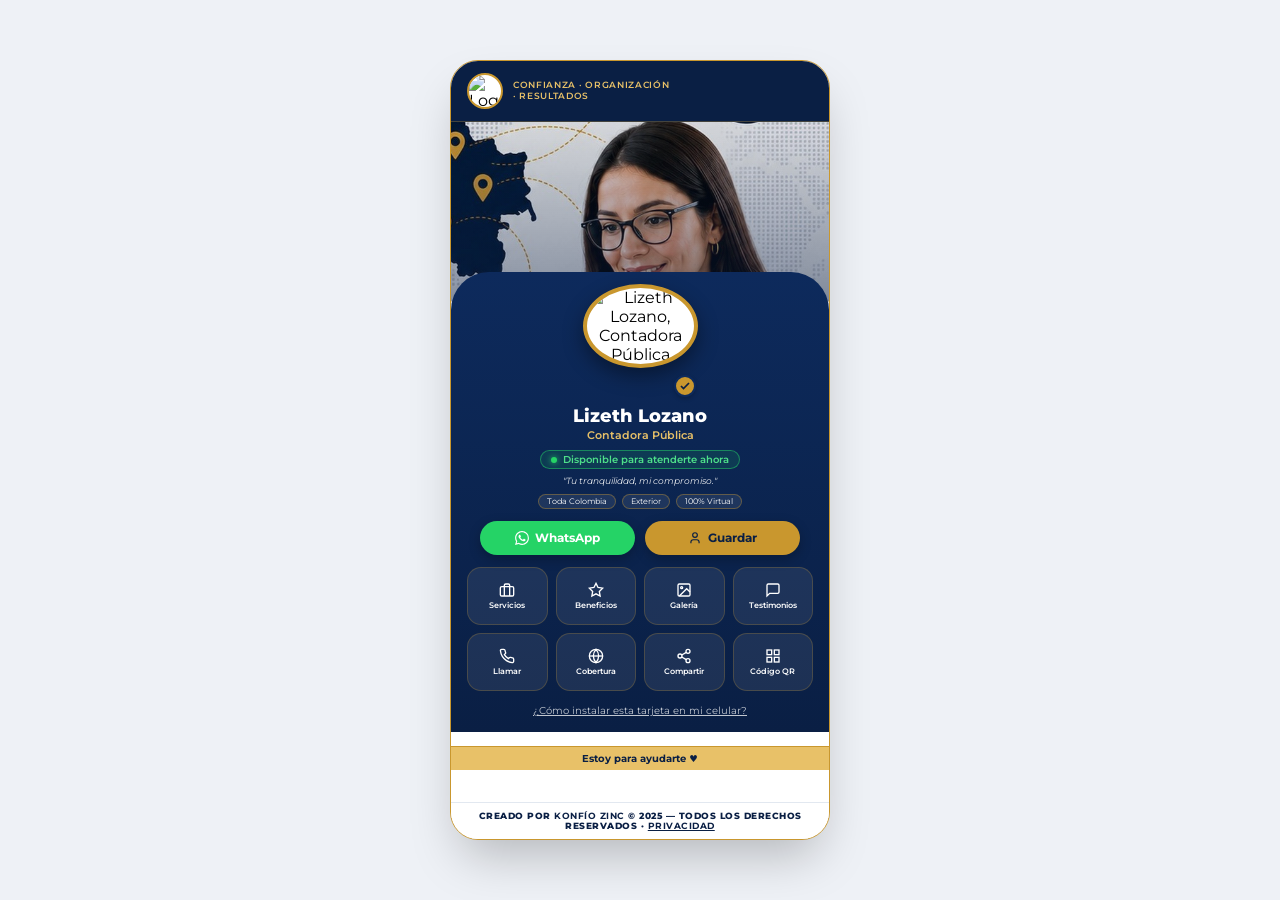
==== index.html @ 982f1ac1 "feat: evento GA4 click_whatsapp (lead) en todos los CTA" ====
<!DOCTYPE html>
<html lang="es">
<head>
    <meta charset="UTF-8">
    <meta name="viewport" content="width=device-width, initial-scale=1.0"/>
    <meta name="theme-color" content="#0A1F44"/>
    <title>Lizeth Lozano | Contadora Pública — Servicios Contables y Tributarios</title>
    <meta name="description" content="Contadora pública con atención 100% virtual en toda Colombia. Declaración de renta, planeación tributaria, certificados de ingresos e inscripción y actualización del RUT.">

    <link rel="canonical" href="https://konfiozinc.github.io/lizeth_lozano/" />
    <meta property="og:type" content="profile" />
    <meta property="og:title" content="Lizeth Lozano | Contadora Pública" />
    <meta property="og:description" content="Declaración de renta, planeación tributaria, RUT y certificados. Atención 100% virtual en toda Colombia." />
    <meta property="og:url" content="https://konfiozinc.github.io/lizeth_lozano/" />
    <meta property="og:image" content="https://konfiozinc.github.io/lizeth_lozano/assets/img/perfil.jpg" />
    <meta property="og:locale" content="es_CO" />
    <meta name="twitter:card" content="summary_large_image" />
    <meta name="twitter:title" content="Lizeth Lozano | Contadora Pública" />
    <meta name="twitter:description" content="Declaración de renta, planeación tributaria, RUT y certificados. Atención 100% virtual." />
    <meta name="twitter:image" content="https://konfiozinc.github.io/lizeth_lozano/assets/img/perfil.jpg" />

    <link rel="manifest" href="manifest.json" />
    <link rel="icon" type="image/png" href="icons/favicon-64.png" />
    <link rel="apple-touch-icon" href="icons/apple-touch-180.png" />

    <script type="application/ld+json">
    {
      "@context": "https://schema.org",
      "@type": "AccountingService",
      "name": "Lizeth Lozano – Contadora Pública",
      "description": "Servicios contables y tributarios: declaración de renta, planeación tributaria, certificados de ingresos e inscripción y actualización del RUT. Atención 100% virtual en toda Colombia.",
      "telephone": "+573125580886",
      "url": "https://konfiozinc.github.io/lizeth_lozano/",
      "image": "https://konfiozinc.github.io/lizeth_lozano/assets/img/perfil.jpg",
      "priceRange": "$$",
      "areaServed": { "@type": "Country", "name": "Colombia" }
    }
    </script>

    <script>
    const GA_ID = 'G-0JKTZNMPWX';
    if (GA_ID && !/^G-XXXX/.test(GA_ID)) {
      const s = document.createElement('script');
      s.async = true;
      s.src = 'https://www.googletagmanager.com/gtag/js?id=' + GA_ID;
      document.head.appendChild(s);
      window.dataLayer = window.dataLayer || [];
      function gtag(){ dataLayer.push(arguments); }
      gtag('js', new Date());
      gtag('config', GA_ID);
    }
    </script>

    <!-- Script de QR dinámico autónomo -->
    <script src="https://cdnjs.cloudflare.com/ajax/libs/qrcodejs/1.0.0/qrcode.min.js"></script>

    <link rel="stylesheet" href="styles.css">
</head>
<body>

    <div class="card-container">
        
        <!-- CONTENEDOR CON SCROLL PARA QUE NUNCA SE CORTE NADA -->
        <div class="card-scroll-wrapper">
            <!-- TOP HEADER -->
            <div class="top-header">
                <img src="assets/img/logo.jpg" onerror="this.onerror=null;this.src='https://placehold.co/100x100/0A1F44/C9972E?text=LL';" alt="Logo Lizeth Lozano" class="brand-logo">
                <span class="brand-mark">Confianza · Organización<br>· Resultados</span>
            </div>

            <!-- BANNER SUPERIOR -->
            <div class="main-bg"></div>

            <!-- SECCIÓN DE CONTENIDO PRINCIPAL -->
            <div class="content-section">
                <!-- Foto de Perfil Original -->
                <div class="profile-container">
                    <img src="assets/img/perfil.jpg" onerror="this.onerror=null;this.src='https://placehold.co/400x400/0A1F44/ffffff?text=Lizeth';" alt="Lizeth Lozano, Contadora Pública" class="profile-pic">
                    <div class="verification-badge">
                        <svg width="12" height="12" viewBox="0 0 24 24" fill="none" stroke="currentColor" stroke-width="3.5"><polyline points="20 6 9 17 4 12"/></svg>
                    </div>
                </div>

                <!-- Nombre y Cargo -->
                <h1 style="font-size: 18px; font-weight: 800; color: #ffffff; margin-top: 6px;">Lizeth Lozano</h1>
                <p style="font-size: 10.5px; font-weight: 600; color: var(--gold-light); margin-top: 2px;">Contadora Pública</p>

                <div class="online-badge">
                    <span class="online-dot"></span>Disponible para atenderte ahora
                </div>

                <p style="font-size: 9px; color: rgba(255,255,255,0.9); margin-top: 6px; font-style: italic; max-width: 280px;">"Tu tranquilidad, mi compromiso."</p>

                <!-- Badges Cobertura -->
                <div style="display: flex; gap: 6px; justify-content: center; flex-wrap: wrap; margin-top: 8px;">
                    <span style="font-size: 7.5px; color: #ffffff; background: rgba(255,255,255,0.08); border: 1px solid rgba(201,151,46,0.4); padding: 2px 8px; border-radius: 12px;">Toda Colombia</span>
                    <span style="font-size: 7.5px; color: #ffffff; background: rgba(255,255,255,0.08); border: 1px solid rgba(201,151,46,0.4); padding: 2px 8px; border-radius: 12px;">Exterior</span>
                    <span style="font-size: 7.5px; color: #ffffff; background: rgba(255,255,255,0.08); border: 1px solid rgba(201,151,46,0.4); padding: 2px 8px; border-radius: 12px;">100% Virtual</span>
                </div>

                <!-- Botones Principales de Acción -->
                <div class="action-row">
                    <a href="https://wa.me/573125580886?text=Hola%20Lizeth%2C%20vi%20tu%20tarjeta%20digital%20y%20quiero%20informaci%C3%B3n%20sobre%20tus%20servicios%20contables%20y%20tributarios." target="_blank" class="action-btn whatsapp-btn">
                        <svg width="14" height="14" viewBox="0 0 24 24" fill="currentColor"><path d="M17.472 14.382c-.297-.149-1.758-.867-2.03-.967-.273-.099-.471-.148-.67.15-.197.297-.767.966-.94 1.164-.173.199-.347.223-.644.075-.297-.15-1.255-.463-2.39-1.475-.883-.788-1.48-1.761-1.653-2.059-.173-.297-.018-.458.13-.606.134-.133.298-.347.446-.52.149-.174.198-.298.298-.497.099-.198.05-.371-.025-.52-.075-.149-.669-1.612-.916-2.207-.242-.579-.487-.5-.669-.51-.173-.008-.371-.01-.57-.01-.198 0-.52.074-.792.372-.272.297-1.04 1.016-1.04 2.479 0 1.462 1.065 2.875 1.213 3.074.149.198 2.096 3.2 5.077 4.487.709.306 1.262.489 1.694.625.712.227 1.36.195 1.871.118.571-.085 1.758-.719 2.006-1.413.248-.694.248-1.289.173-1.413-.074-.124-.272-.198-.57-.347m-5.421 7.403h-.004a9.87 9.87 0 01-5.031-1.378l-.361-.214-3.741.982.998-3.648-.235-.374a9.86 9.86 0 01-1.51-5.26c.001-5.45 4.436-9.884 9.888-9.884 2.64 0 5.122 1.03 6.988 2.898a9.825 9.825 0 012.893 6.994c-.003 5.45-4.437 9.884-9.885 9.884m8.413-18.297A11.815 11.815 0 0012.05 0C5.495 0 .16 5.335.157 11.892c0 2.096.547 4.142 1.588 5.945L.057 24l6.305-1.654a11.882 11.882 0 005.683 1.448h.005c6.554 0 11.89-5.335 11.893-11.893a11.821 11.821 0 00-3.48-8.413Z"/></svg>
                        WhatsApp
                    </a>
                    <button id="btn-vcard" class="action-btn">
                        <svg width="14" height="14" viewBox="0 0 24 24" fill="none" stroke="currentColor" stroke-width="2"><path d="M19 21v-2a4 4 0 0 0-4-4H9a4 4 0 0 0-4 4v2"/><circle cx="12" cy="7" r="4"/></svg>
                        Guardar
                    </button>
                </div>

                <!-- Fila Horizontal de Redes Sociales -->
                <!-- Redes sociales pendientes: se mostrarán al tener enlaces reales (Instagram, LinkedIn, Facebook, YouTube). -->

                <!-- Grilla de Íconos de Accesos Directos -->
                <div class="grid-actions">
                    <button onclick="openModal('modal-services')" class="social-btn" title="Servicios">
                        <svg width="16" height="16" viewBox="0 0 24 24" fill="none" stroke="currentColor" stroke-width="2"><rect x="2" y="7" width="20" height="14" rx="2" ry="2"/><path d="M16 21V5a2 2 0 0 0-2-2h-4a2 2 0 0 0-2 2v16"/></svg>
                        <span class="social-btn-label">Servicios</span>
                    </button>
                    <button onclick="openModal('modal-benefits')" class="social-btn" title="Beneficios">
                        <svg width="16" height="16" viewBox="0 0 24 24" fill="none" stroke="currentColor" stroke-width="2"><polygon points="12 2 15.09 8.26 22 9.27 17 14.14 18.18 21.02 12 17.77 5.82 21.02 7 14.14 2 9.27 8.91 8.26 12 2"/></svg>
                        <span class="social-btn-label">Beneficios</span>
                    </button>
                    <button onclick="openModal('modal-gallery')" class="social-btn" title="Galería">
                        <svg width="16" height="16" viewBox="0 0 24 24" fill="none" stroke="currentColor" stroke-width="2"><rect x="3" y="3" width="18" height="18" rx="2" ry="2"/><circle cx="8.5" cy="8.5" r="1.5"/><polyline points="21 15 16 10 5 21"/></svg>
                        <span class="social-btn-label">Galería</span>
                    </button>
                    <button onclick="openModal('modal-testimonials')" class="social-btn" title="Testimonios">
                        <svg width="16" height="16" viewBox="0 0 24 24" fill="none" stroke="currentColor" stroke-width="2"><path d="M21 15a2 2 0 0 1-2 2H7l-4 4V5a2 2 0 0 1 2-2h14a2 2 0 0 1 2 2z"/></svg>
                        <span class="social-btn-label">Testimonios</span>
                    </button>
                    <a href="tel:+573125580886" class="social-btn" title="Llamar">
                        <svg width="16" height="16" viewBox="0 0 24 24" fill="none" stroke="currentColor" stroke-width="2"><path d="M22 16.92v3a2 2 0 0 1-2.18 2 19.79 19.79 0 0 1-8.63-3.07 19.5 19.5 0 0 1-6-6 19.79 19.79 0 0 1-3.07-8.67A2 2 0 0 1 4.11 2h3a2 2 0 0 1 2 1.72 12.84 12.84 0 0 0 .7 2.81 2 2 0 0 1-.45 2.11L8.09 9.91a16 16 0 0 0 6 6l1.27-1.27a2 2 0 0 1 2.11-.45 12.84 12.84 0 0 0 2.81.7A2 2 0 0 1 22 16.92z"/></svg>
                        <span class="social-btn-label">Llamar</span>
                    </a>
                    <button onclick="openModal('modal-coverage')" class="social-btn" title="Cobertura">
                        <svg width="16" height="16" viewBox="0 0 24 24" fill="none" stroke="currentColor" stroke-width="2"><circle cx="12" cy="12" r="10"/><line x1="2" y1="12" x2="22" y2="12"/><path d="M12 2a15.3 15.3 0 0 1 4 10 15.3 15.3 0 0 1-4 10 15.3 15.3 0 0 1-4-10 15.3 15.3 0 0 1 4-10z"/></svg>
                        <span class="social-btn-label">Cobertura</span>
                    </button>
                    <button id="btn-share" class="social-btn" title="Compartir">
                        <svg width="16" height="16" viewBox="0 0 24 24" fill="none" stroke="currentColor" stroke-width="2"><circle cx="18" cy="5" r="3"/><circle cx="6" cy="12" r="3"/><circle cx="18" cy="19" r="3"/><line x1="8.59" y1="13.51" x2="15.42" y2="17.49"/><line x1="15.41" y1="6.51" x2="8.59" y2="10.49"/></svg>
                        <span class="social-btn-label">Compartir</span>
                    </button>
                    <button onclick="openModal('modal-qr')" class="social-btn" title="Código QR">
                        <svg width="16" height="16" viewBox="0 0 24 24" fill="none" stroke="currentColor" stroke-width="2"><rect x="3" y="3" width="7" height="7"/><rect x="14" y="3" width="7" height="7"/><rect x="3" y="14" width="7" height="7"/><rect x="14" y="14" width="7" height="7"/></svg>
                        <span class="social-btn-label">Código QR</span>
                    </button>
                </div>

                <!-- Botón para instalar PWA -->
                <button onclick="openModal('modal-install')" class="install-link">
                    ¿Cómo instalar esta tarjeta en mi celular?
                </button>
            </div>

            <!-- BANNER INFERIOR -->
            <div class="footer-banner">
                <p>Estoy para ayudarte ♥</p>
            </div>
        </div>

        <!-- PIE DE MARCA KONFÍO ZINC FIJO Y VISIBLE -->
        <div class="brand-footer">
            Creado por <strong style="color: var(--navy);">KONFÍO ZINC</strong> © <span id="anio">2025</span> — Todos los derechos reservados · <a href="privacidad.html" style="color: var(--navy); font-weight:700;">Privacidad</a>
        </div>

        <!-- MODALES -->
        <div id="modal-services" class="modal-overlay" onclick="closeModal('modal-services')">
            <div class="modal-box" onclick="event.stopPropagation()">
                <div class="modal-header">
                    <h2 class="modal-title">Servicios Contables</h2>
                    <button class="modal-close" aria-label="Cerrar" onclick="closeModal('modal-services')">✕</button>
                </div>
                <div style="padding: 12px; overflow-y: auto;">
                    <div class="info-card">
                        <strong style="color: var(--navy);">Declaración de Renta Año 2025</strong>
                        <p style="color: #4b5563; margin-top: 2px;">¡No te preocupes! Nosotros te asesoramos y te acompañamos en tu proceso de manera fácil, segura y garantizada.</p>
                        <p style="color: #9ca3af; margin-top: 6px; font-size: 10px;">#declaracionderenta #impuestos #ágilyfácil</p>
                    </div>
                    <div class="info-card">
                        <strong style="color: var(--navy);">Planeación Tributaria</strong>
                        <p style="color: #4b5563; margin-top: 2px;">Estrategias preventivas para evitar sanciones y pagar lo justo ante la DIAN.</p>
                    </div>
                    <div class="info-card">
                        <strong style="color: var(--navy);">Certificados e Ingresos</strong>
                        <p style="color: #4b5563; margin-top: 2px;">Certificaciones firmadas para créditos, bancos y trámites oficiales.</p>
                    </div>
                    <div class="info-card">
                        <strong style="color: var(--navy);">Inscripción y Actualización RUT</strong>
                        <p style="color: #4b5563; margin-top: 2px;">Gestión rápida para mantener al día tus responsabilidades fiscales.</p>
                    </div>
                </div>
            </div>
        </div>

        <div id="modal-benefits" class="modal-overlay" onclick="closeModal('modal-benefits')">
            <div class="modal-box" onclick="event.stopPropagation()">
                <div class="modal-header">
                    <h2 class="modal-title">¿Por qué elegirme?</h2>
                    <button class="modal-close" aria-label="Cerrar" onclick="closeModal('modal-benefits')">✕</button>
                </div>
                <div style="padding: 12px; overflow-y: auto;">
                    <div class="info-card">
                        <strong style="color: var(--navy);">✔ Atención 100% Virtual</strong>
                        <p style="color: #4b5563; margin-top: 2px;">Trámites sin filas ni desplazamientos desde la comodidad de tu hogar u oficina.</p>
                    </div>
                    <div class="info-card">
                        <strong style="color: var(--navy);">✔ Cero Sanciones</strong>
                        <p style="color: #4b5563; margin-top: 2px;">Revisión rigurosa para garantizar el cumplimiento normativo al 100%.</p>
                    </div>
                    <div class="info-card">
                        <strong style="color: var(--navy);">✔ Transparencia Total</strong>
                        <p style="color: #4b5563; margin-top: 2px;">Explicaciones claras en lenguaje sencillo, sin tecnicismos confusos.</p>
                    </div>
                </div>
            </div>
        </div>

        <div id="modal-gallery" class="modal-overlay" onclick="closeModal('modal-gallery')">
            <div class="modal-box" onclick="event.stopPropagation()">
                <div class="modal-header">
                    <h2 class="modal-title">Galería & Certificaciones</h2>
                    <button class="modal-close" aria-label="Cerrar" onclick="closeModal('modal-gallery')">✕</button>
                </div>
                <div style="padding: 12px; text-align: center;">
                    <div class="carousel-box">
                        <div class="carousel-item active"><img src="assets/img/logo.jpg" onerror="this.onerror=null;this.src='https://placehold.co/400x300/0A1F44/C9972E?text=Asesoria+Contable';" alt="Servicio 1"></div>
                        <div class="carousel-item"><img src="assets/img/perfil.jpg" onerror="this.onerror=null;this.src='https://placehold.co/400x300/0A1F44/C9972E?text=Declaracion+de+Renta';" alt="Servicio 2"></div>
                        <div class="carousel-item"><img src="assets/img/promos/declaracion-renta-2025-1.jpg" alt="Declaración de Renta 2025"></div>
                        <div class="carousel-item"><img src="assets/img/promos/declaracion-renta-2025-2.jpg" alt="Declaración de Renta 2025"></div>
                        <div class="carousel-item"><img src="assets/img/promos/declaracion-renta-2025-3.jpg" alt="Declaración de Renta 2025"></div>
                        <div class="carousel-item"><img src="assets/img/promos/declaracion-renta-2025-4.jpg" alt="Declaración de Renta 2025"></div>
                    </div>
                </div>
            </div>
        </div>

        <div id="modal-testimonials" class="modal-overlay" onclick="closeModal('modal-testimonials')">
            <div class="modal-box" onclick="event.stopPropagation()">
                <div class="modal-header">
                    <h2 class="modal-title">Testimonios</h2>
                    <button class="modal-close" aria-label="Cerrar" onclick="closeModal('modal-testimonials')">✕</button>
                </div>
                <div style="padding: 12px; overflow-y: auto;">
                    <div class="info-card">
                        <p style="color: #374151; font-style: italic;">"Excelente profesional. Me ayudó a presentar mi declaración de renta a tiempo y sin complicaciones."</p>
                        <strong style="color: var(--navy); font-size: 10px; display: block; margin-top: 4px;">— Carlos M., Independiente</strong>
                    </div>
                    <div class="info-card">
                        <p style="color: #374151; font-style: italic;">"Súper recomendada. La atención virtual es rapidísima y muy confiable."</p>
                        <strong style="color: var(--navy); font-size: 10px; display: block; margin-top: 4px;">— Andrea R., Emprendedora</strong>
                    </div>
                </div>
            </div>
        </div>

        <div id="modal-coverage" class="modal-overlay" onclick="closeModal('modal-coverage')">
            <div class="modal-box" onclick="event.stopPropagation()">
                <div class="modal-header">
                    <h2 class="modal-title">Cobertura Nacional</h2>
                    <button class="modal-close" aria-label="Cerrar" onclick="closeModal('modal-coverage')">✕</button>
                </div>
                <div style="padding: 16px; font-size: 11px; text-align: center; color: #374151;">
                    <p style="margin-bottom: 8px;"><strong>Atención 100% remota y digital:</strong></p>
                    <p>🇨🇴 Toda Colombia (Bogotá, Medellín, Cali, Barranquilla, Bucaramanga, etc.)</p>
                    <p style="margin-top: 6px;">🌎 Colombianos residentes en el exterior que deban declarar en Colombia.</p>
                </div>
            </div>
        </div>

        <div id="modal-qr" class="modal-overlay" onclick="closeModal('modal-qr')">
            <div class="modal-box" onclick="event.stopPropagation()" style="text-align: center; padding: 16px;">
                <div class="modal-header" style="margin: -16px -16px 16px -16px;">
                    <h2 class="modal-title">Escanea para Compartir</h2>
                    <button class="modal-close" aria-label="Cerrar" onclick="closeModal('modal-qr')">✕</button>
                </div>
                <div id="qrcode" style="display: flex; justify-content: center; background: white; padding: 10px; border-radius: 12px; width: fit-content; margin: 10px auto; border: 2px solid var(--gold);"></div>
                <p style="font-size: 10px; color: #64748b;">Escanea el código QR para abrir la tarjeta en otro dispositivo.</p><button id="btn-copiar" style="margin-top:10px; background:var(--navy); color:#fff; border:none; padding:10px 18px; border-radius:20px; font-weight:700; cursor:pointer;">🔗 Copiar enlace</button>
            </div>
        </div>

        <div id="modal-install" class="modal-overlay" onclick="closeModal('modal-install')">
            <div class="modal-box" onclick="event.stopPropagation()">
                <div class="modal-header">
                    <h2 class="modal-title">¿Cómo instalar en mi celular?</h2>
                    <button class="modal-close" aria-label="Cerrar" onclick="closeModal('modal-install')">✕</button>
                </div>
                <div style="padding: 16px; font-size: 11px; color: #334155; line-height: 1.5; text-align: left;">
                    <strong style="color: var(--navy);">📱 Para iPhone (Safari):</strong><br/>
                    1. Toca el ícono Compartir en Safari.<br/>
                    2. Selecciona "Agregar a la pantalla de inicio".<br/><br/>
                    <strong style="color: var(--navy);">🤖 Para Android (Chrome):</strong><br/>
                    1. Toca los tres puntos en Chrome.<br/>
                    2. Selecciona "Agregar a la pantalla principal".
                </div>
            </div>
        </div>

        <div id="toast" class="toast">Enlace copiado al portapapeles</div>

    </div>

    
<script src="scripts.js"></script>

<script>
/* GA4 · conversión "lead": clic en WhatsApp */
(function(){
  function track(etiqueta){
    try { if (typeof gtag === 'function') { gtag('event','click_whatsapp',{event_category:'lead',event_label:etiqueta||'whatsapp',transport_type:'beacon'}); } } catch(e){}
  }
  document.addEventListener('click', function(e){
    var el = e.target && e.target.closest ? e.target.closest('a[href*="wa.me"],a[href*="api.whatsapp.com"],a[href*="whatsapp.com/send"],[data-action="whatsapp"]') : null;
    if (!el) return;
    var lbl = el.id || (el.textContent||'').trim().slice(0,40) || 'whatsapp';
    track(lbl);
  }, true);
})();
</script>
</body>
</html>
---- styles.css ----
@import url('https://fonts.googleapis.com/css2?family=Montserrat:wght@400;500;600;700;800&display=swap');
        
        :root {
            --navy: #0A1F44;
            --navy-2: #123166;
            --navy-3: #0d2a5c;
            --gold: #C9972E;
            --gold-light: #E8C168;
            --ivory: #FAF7EF;
        }

        * { font-family: 'Montserrat', system-ui, -apple-system, sans-serif; box-sizing: border-box; margin: 0; padding: 0; user-select: none; }
        body { 
            background: #eef1f6; 
            display: flex; 
            justify-content: center; 
            align-items: center; 
            min-height: 100vh; 
            padding: 10px; 
        }

        /* Chasis Fijo Móvil con el tamaño y proporciones originales exactas */
        .card-container {
            width: 100%;
            max-width: 380px;
            height: 100vh;
            max-height: 780px;
            background: #ffffff;
            border-radius: 28px;
            overflow: hidden;
            position: relative;
            box-shadow: 0 25px 50px -12px rgba(0, 0, 0, 0.25);
            border: 1px solid var(--gold);
            display: flex;
            flex-direction: column;
        }

        /* Contenedor con Scroll Suave para Todo el Contenido */
        .card-scroll-wrapper {
            flex-grow: 1;
            overflow-y: auto;
            display: flex;
            flex-direction: column;
        }
        .card-scroll-wrapper::-webkit-scrollbar { width: 4px; }
        .card-scroll-wrapper::-webkit-scrollbar-thumb { background: rgba(201,151,46,0.3); border-radius: 4px; }

        /* Encabezado Superior Marca */
        .top-header {
            position: relative;
            z-index: 5;
            display: flex;
            align-items: center;
            gap: 10px;
            padding: 12px 16px;
            background: var(--navy);
            border-bottom: 1px solid rgba(201, 151, 46, 0.3);
            flex-shrink: 0;
        }
        .brand-logo {
            width: 36px; height: 36px;
            border-radius: 50%;
            border: 2px solid var(--gold);
            object-fit: cover;
            background: #ffffff;
            flex-shrink: 0;
        }
        .brand-mark {
            color: var(--gold-light);
            font-size: 8.5px;
            line-height: 1.3;
            letter-spacing: .08em;
            text-transform: uppercase;
            font-weight: 600;
        }

        /* Banner Gradiente Original */
        .main-bg {
            height: 180px;
            background: linear-gradient(180deg, rgba(10, 31, 68, 0.10), rgba(10, 31, 68, 0.45)), url('assets/img/portada.jpg') center 25% / cover no-repeat;
            position: relative;
            flex-shrink: 0;
            border-bottom: 1px solid rgba(201, 151, 46, 0.3);
        }

        /* Sección de Contenido Principal Original y Elegante */
        .content-section {
            background: linear-gradient(180deg, var(--navy-3) 0%, var(--navy) 100%);
            margin-top: -30px;
            border-top-left-radius: 38px;
            border-top-right-radius: 38px;
            position: relative;
            padding: 0 16px 16px 16px;
            display: flex;
            flex-direction: column;
            align-items: center;
            text-align: center;
        }

        /* Contenedor de Foto de Perfil Original */
        .profile-container {
            position: relative;
            width: 115px;
            height: 115px;
            margin-top: 12px;
            flex-shrink: 0;
        }

        .profile-pic {
            width: 100%;
            height: 100%;
            border-radius: 50%;
            object-fit: cover;
            object-position: top center;
            border: 4px solid var(--gold);
            box-shadow: 0 8px 20px rgba(0,0,0,0.4);
            background: #ffffff;
            position: relative;
            z-index: 2;
        }

        .verification-badge {
            position: absolute;
            bottom: 2px;
            right: 2px;
            background-color: var(--gold);
            color: var(--navy);
            width: 22px;
            height: 22px;
            border-radius: 50%;
            display: flex;
            align-items: center;
            justify-content: center;
            border: 2px solid var(--navy-3);
            box-shadow: 0 2px 4px rgba(0,0,0,0.2);
            z-index: 3;
        }

        .online-badge {
            display: inline-flex;
            align-items: center;
            gap: 6px;
            background: rgba(37, 211, 102, 0.12);
            border: 1px solid rgba(37, 211, 102, 0.5);
            color: #4ee08a;
            font-size: 9.5px;
            font-weight: 600;
            padding: 3px 10px;
            border-radius: 999px;
            margin-top: 8px;
        }
        .online-dot {
            width: 6px; height: 6px; border-radius: 50%;
            background: #25D366;
            box-shadow: 0 0 6px #25D366;
        }

        /* Botones Principales de Acción Originales */
        .action-row {
            display: flex;
            gap: 10px;
            width: 100%;
            max-width: 320px;
            margin-top: 12px;
        }

        .action-btn {
            background-color: var(--gold);
            color: var(--navy);
            border: none;
            padding: 10px 14px;
            border-radius: 9999px;
            font-size: 11.5px;
            font-weight: 700;
            display: flex;
            align-items: center;
            justify-content: center;
            gap: 6px;
            text-decoration: none;
            cursor: pointer;
            flex: 1;
            box-shadow: 0 4px 12px rgba(0, 0, 0, 0.25);
            transition: transform 0.15s;
        }
        .action-btn:active { transform: scale(0.96); }
        .action-btn.whatsapp-btn { background-color: #25D366; color: #ffffff; }

        /* Redes Sociales Horizontal Originales */
        .social-icons-row {
            display: flex;
            justify-content: center;
            gap: 12px;
            margin-top: 12px;
        }
        .social-icons-row a {
            display: inline-flex;
            align-items: center;
            justify-content: center;
            width: 34px;
            height: 34px;
            border-radius: 50%;
            background: rgba(255,255,255,0.08);
            border: 1px solid rgba(201,151,46,0.3);
            color: var(--gold-light);
            transition: transform 0.15s, background 0.2s;
            text-decoration: none;
        }
        .social-icons-row a:active { transform: scale(0.9); background: var(--gold); color: var(--navy); }

        /* Grilla de Íconos de Accesos Original */
        .grid-actions {
            display: grid;
            grid-template-columns: repeat(4, 1fr);
            gap: 8px;
            width: 100%;
            margin-top: 12px;
        }

        .social-btn {
            background-color: rgba(255, 255, 255, 0.08);
            color: #ffffff;
            border-radius: 14px;
            padding: 6px 2px;
            display: flex;
            flex-direction: column;
            align-items: center;
            justify-content: center;
            text-decoration: none;
            cursor: pointer;
            border: 1px solid rgba(201,151,46,0.25);
            height: 58px;
            transition: transform 0.15s, background 0.2s;
        }
        .social-btn:active { transform: scale(0.92); background-color: rgba(201,151,46,0.2); }

        .social-btn-label {
            font-size: 8px;
            font-weight: 600;
            margin-top: 3px;
            text-align: center;
            line-height: 1.1;
        }

        .install-link {
            color: rgba(255, 255, 255, 0.75);
            font-size: 9.5px;
            margin-top: 14px;
            cursor: pointer;
            text-decoration: underline;
            border: none;
            background: none;
        }

        /* Banner Inferior Original */
        .footer-banner {
            background-color: var(--gold-light);
            color: var(--navy);
            text-align: center;
            padding: 6px;
            font-size: 9.5px;
            font-weight: 700;
            flex-shrink: 0;
            border-top: 1px solid var(--gold);
            margin-top: 14px;
        }

        /* Pie de Marca Fijo Asegurado en la Base */
        .brand-footer {
            background: #ffffff;
            color: var(--navy);
            font-size: 8.5px;
            text-align: center;
            padding: 8px 4px;
            font-weight: 800;
            letter-spacing: 0.5px;
            border-top: 1px solid #e2e8f0;
            text-transform: uppercase;
            flex-shrink: 0;
        }

        /* Modales */
        .modal-overlay {
            position: absolute;
            inset: 0;
            background: rgba(6, 15, 33, 0.75);
            backdrop-filter: blur(5px);
            z-index: 50;
            display: none;
            align-items: center;
            justify-content: center;
            padding: 14px;
        }
        .modal-overlay.active { display: flex; }
        
        .modal-box {
            background: #ffffff;
            border: 3px solid var(--gold-light);
            border-radius: 20px;
            width: 100%;
            max-height: 85vh;
            overflow: hidden;
            display: flex;
            flex-direction: column;
            color: #333333;
            position: relative;
        }

        .modal-header {
            padding: 12px 16px;
            display: flex;
            justify-content: space-between;
            align-items: center;
            border-bottom: 1px solid #f0f4f8;
            background: #ffffff;
            position: relative;
        }

        .modal-title {
            font-size: 14px;
            font-weight: 700;
            color: var(--navy);
            text-align: center;
            width: 100%;
        }

        .modal-close {
            background: #f0f4f8;
            border: none;
            color: var(--navy);
            width: 26px;
            height: 26px;
            border-radius: 50%;
            font-size: 14px;
            font-weight: 800;
            cursor: pointer;
            display: flex;
            align-items: center;
            justify-content: center;
            position: absolute;
            right: 12px;
            top: 12px;
        }

        .carousel-box {
            position: relative;
            width: 100%;
            height: 320px;
            border-radius: 12px;
            overflow: hidden;
            background: #f1f5f9;
        }
        .carousel-item {
            position: absolute;
            inset: 0;
            opacity: 0;
            transition: opacity 0.5s ease-in-out;
            display: flex;
            align-items: center;
            justify-content: center;
            padding: 8px;
        }
        .carousel-item.active { opacity: 1; }
        .carousel-item img { width: 100%; height: 100%; object-fit: contain; }

        .info-card {
            background: #FAF7EF;
            border-left: 3px solid var(--gold);
            border-radius: 8px;
            padding: 10px;
            margin-bottom: 8px;
            font-size: 11px;
            line-height: 1.4;
            text-align: left;
        }

        .toast {
            position: absolute;
            bottom: 50px;
            left: 50%;
            transform: translateX(-50%) translateY(20px);
            background: var(--navy);
            color: #ffffff;
            border: 1px solid var(--gold-light);
            padding: 6px 16px;
            border-radius: 20px;
            font-size: 10px;
            font-weight: 700;
            display: none;
            z-index: 60;
        }
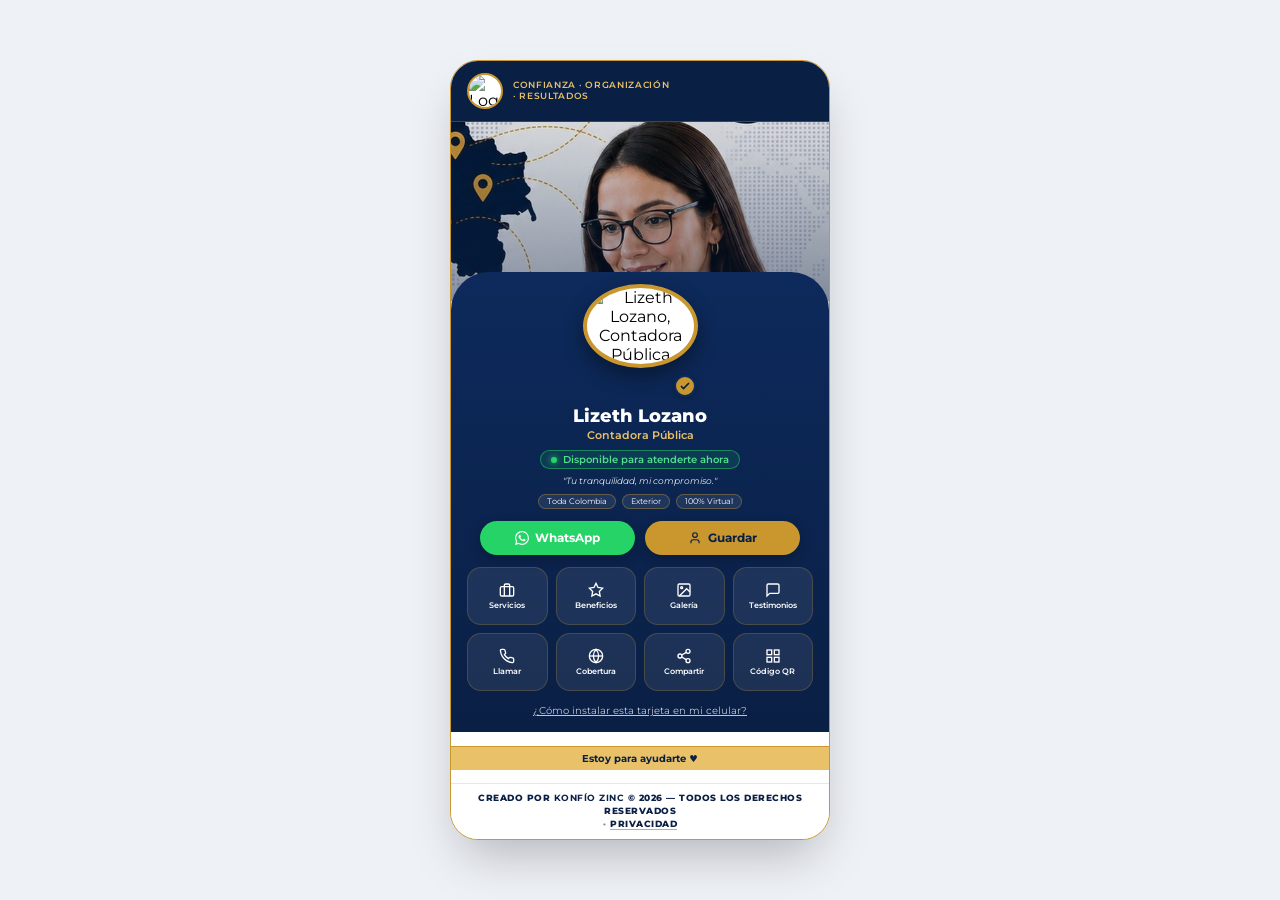
==== commit 422818f3: "fix(tarjeta): pie de marca centrado sin saltos, QR con respaldo, vCard con ADR correcto y compartir " ====
--- a/index.html
+++ b/index.html
@@ -5,7 +5,7 @@
     <meta name="viewport" content="width=device-width, initial-scale=1.0"/>
     <meta name="theme-color" content="#0A1F44"/>
     <title>Lizeth Lozano | Contadora Pública — Servicios Contables y Tributarios</title>
-    <meta name="description" content="Contadora pública con atención 100% virtual en toda Colombia. Declaración de renta, planeación tributaria, certificados de ingresos e inscripción y actualización del RUT.">
+    <meta name="description" content="Contadora pública con atención 100% virtual en toda Colombia. Declaración de renta, planeación tributaria, certificados de ingresos e inscripción y actualizaci…">
 
     <link rel="canonical" href="https://konfiozinc.github.io/lizeth_lozano/" />
     <meta property="og:type" content="profile" />
@@ -14,7 +14,7 @@
     <meta property="og:url" content="https://konfiozinc.github.io/lizeth_lozano/" />
     <meta property="og:image" content="https://konfiozinc.github.io/lizeth_lozano/assets/img/perfil.jpg" />
     <meta property="og:locale" content="es_CO" />
-    <meta name="twitter:card" content="summary_large_image" />
+    <meta name="twitter:card" content="summary" />
     <meta name="twitter:title" content="Lizeth Lozano | Contadora Pública" />
     <meta name="twitter:description" content="Declaración de renta, planeación tributaria, RUT y certificados. Atención 100% virtual." />
     <meta name="twitter:image" content="https://konfiozinc.github.io/lizeth_lozano/assets/img/perfil.jpg" />
@@ -55,6 +55,10 @@
     <script src="https://cdnjs.cloudflare.com/ajax/libs/qrcodejs/1.0.0/qrcode.min.js"></script>
 
     <link rel="stylesheet" href="styles.css">
+    <meta property="og:site_name" content="KONFÍO ZINC">
+    <link rel="icon" type="image/svg+xml" href="favicon.svg">
+    <meta property="og:image:width" content="600">
+    <meta property="og:image:height" content="600">
 </head>
 <body>
 
@@ -162,8 +166,12 @@
         </div>
 
         <!-- PIE DE MARCA KONFÍO ZINC FIJO Y VISIBLE -->
+        <!-- KZ-QA-012 · antes era un texto corrido: al no caber en una línea, «Privacidad» saltaba
+             sola a una segunda línea desalineada. Ahora el texto y el enlace son piezas separadas
+             dentro de un flex que centra y que nunca parte «· Privacidad» por la mitad. -->
         <div class="brand-footer">
-            Creado por <strong style="color: var(--navy);">KONFÍO ZINC</strong> © <span id="anio">2025</span> — Todos los derechos reservados · <a href="privacidad.html" style="color: var(--navy); font-weight:700;">Privacidad</a>
+            <span class="brand-footer__texto">Creado por <strong>KONFÍO ZINC</strong> © <span id="anio">2025</span> — Todos los derechos reservados</span>
+            <span class="brand-footer__fin"><span class="brand-footer__sep" aria-hidden="true">·</span> <a class="brand-footer__link" href="privacidad.html">Privacidad</a></span>
         </div>
 
         <!-- MODALES -->
@@ -306,17 +314,25 @@
 <script src="scripts.js"></script>
 
 <script>
-/* GA4 · conversión "lead": clic en WhatsApp */
+/* KZ · conversiones: GA4 + Firestore (lead / venta potencial) */
 (function(){
-  function track(etiqueta){
-    try { if (typeof gtag === 'function') { gtag('event','click_whatsapp',{event_category:'lead',event_label:etiqueta||'whatsapp',transport_type:'beacon'}); } } catch(e){}
+  var PROYECTO='konfio-zinc', API_KEY='AIzaSyDbwAk9APwP2SeaEfWxeQG_bdL9eatciEA';
+  var TARJETA=(location.pathname.split('/').filter(Boolean)[0]||'kz');
+  function kz(evento, etiqueta){
+    try { if (typeof gtag === 'function') { gtag('event',evento,{event_category:'lead',event_label:etiqueta||'',transport_type:'beacon'}); } } catch(e){}
+    try {
+      var url='https://firestore.googleapis.com/v1/projects/'+PROYECTO+'/databases/(default)/documents/eventos?key='+API_KEY;
+      var body={fields:{tarjeta:{stringValue:TARJETA},evento:{stringValue:evento},etiqueta:{stringValue:etiqueta||''},pagina:{stringValue:location.href},ts:{timestampValue:new Date().toISOString()}}};
+      fetch(url,{method:'POST',headers:{'Content-Type':'application/json'},body:JSON.stringify(body)}).catch(function(){});
+    } catch(e){}
   }
   document.addEventListener('click', function(e){
-    var el = e.target && e.target.closest ? e.target.closest('a[href*="wa.me"],a[href*="api.whatsapp.com"],a[href*="whatsapp.com/send"],[data-action="whatsapp"]') : null;
-    if (!el) return;
-    var lbl = el.id || (el.textContent||'').trim().slice(0,40) || 'whatsapp';
-    track(lbl);
+    var el=e.target&&e.target.closest?e.target.closest('a[href*="wa.me"],a[href*="api.whatsapp.com"],a[href*="whatsapp.com/send"],[data-action="whatsapp"]'):null;
+    if(!el) return;
+    var lbl=el.id||(el.textContent||'').trim().slice(0,40)||'whatsapp';
+    kz('click_whatsapp',lbl);
   }, true);
+  window.kzTrack=kz;
 })();
 </script>
 </body>
--- a/styles.css
+++ b/styles.css
@@ -265,18 +265,41 @@
         }
 
         /* Pie de Marca Fijo Asegurado en la Base */
+        /* KZ-QA-012 · el pie se partía mal: «PRIVACIDAD» caía a una segunda línea desalineada.
+           Ahora es un flex centrado con dos piezas (texto / marca + enlace) y «· PRIVACIDAD»
+           no se rompe nunca a mitad de palabra. */
         .brand-footer {
             background: #ffffff;
             color: var(--navy);
             font-size: 8.5px;
-            text-align: center;
-            padding: 8px 4px;
+            padding: 8px 10px;
             font-weight: 800;
             letter-spacing: 0.5px;
             border-top: 1px solid #e2e8f0;
             text-transform: uppercase;
             flex-shrink: 0;
-        }
+            display: flex;
+            flex-wrap: wrap;
+            align-items: center;
+            justify-content: center;
+            gap: 1px 6px;
+            text-align: center;
+            line-height: 1.5;
+        }
+        .brand-footer strong { color: var(--navy); }
+        .brand-footer__texto { white-space: normal; }
+        .brand-footer__fin { white-space: nowrap; }
+        .brand-footer__sep { opacity: 0.55; }
+        .brand-footer__link {
+            color: var(--navy);
+            font-weight: 800;
+            text-decoration: none;
+            white-space: nowrap;
+            border-bottom: 1px solid rgba(10, 31, 68, 0.35);
+        }
+        .brand-footer__link:hover,
+        .brand-footer__link:focus-visible { border-bottom-color: var(--navy); }
+        .brand-footer__link:focus-visible { outline: 2px solid var(--gold); outline-offset: 2px; }
 
         /* Modales */
         .modal-overlay {
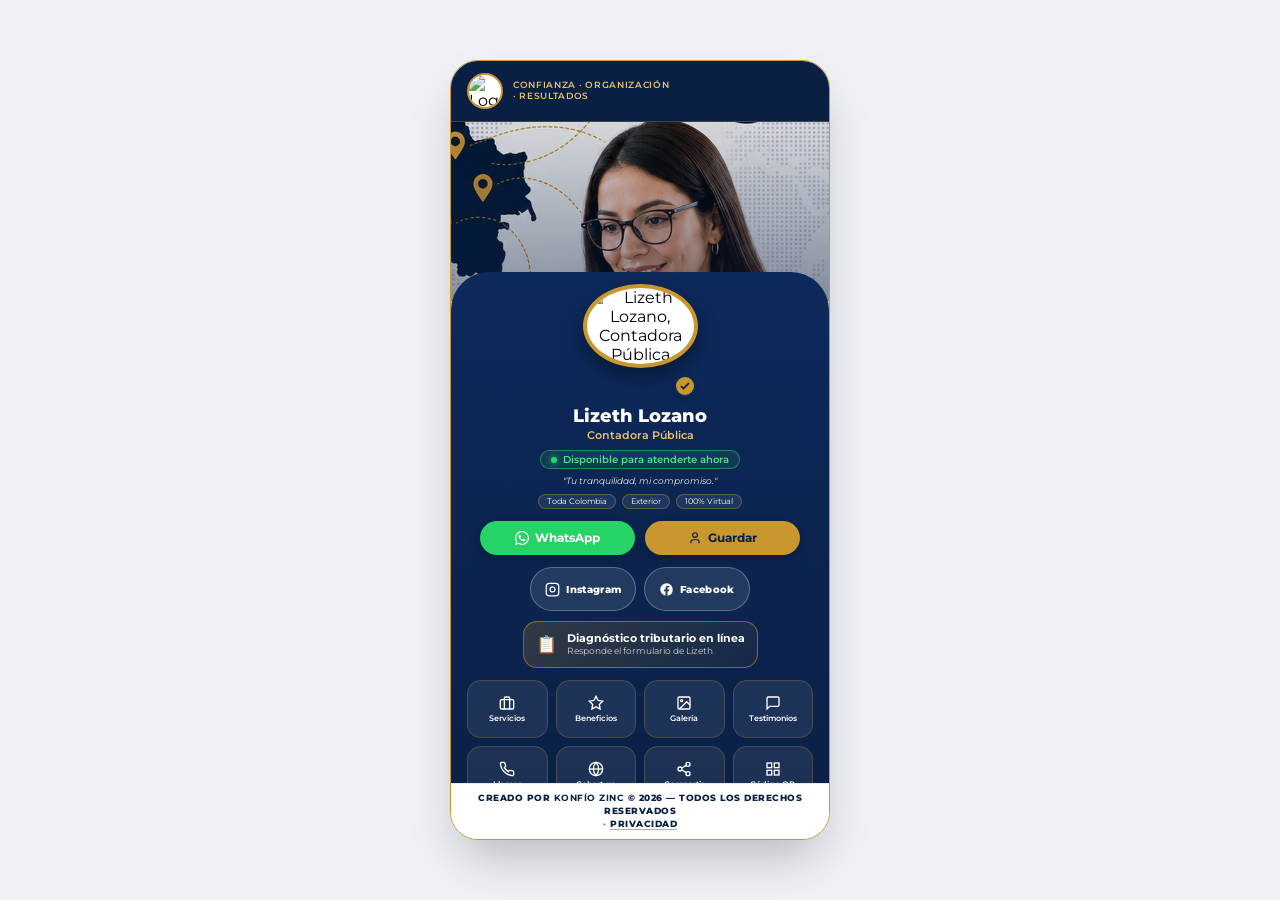
==== commit 1bc86f54: "feat(tarjeta): Instagram, Facebook y diagnostico tributario en la tarjeta, y segundo telefono en el " ====
--- a/index.html
+++ b/index.html
@@ -114,8 +114,29 @@
                     </button>
                 </div>
 
-                <!-- Fila Horizontal de Redes Sociales -->
-                <!-- Redes sociales pendientes: se mostrarán al tener enlaces reales (Instagram, LinkedIn, Facebook, YouTube). -->
+                <!-- Redes sociales y enlace oficial · KZ-QA-013
+                     Enlaces verificados el 2026-11-08 (responden 200): Instagram y Facebook de la clienta
+                     y su formulario de diagnóstico tributario. El enlace corto de Linktree que llegó NO
+                     se publica: redirige a la portada del acortador, no a la bio de la clienta. Se añadirá
+                     cuando llegue la URL directa del Linktree. -->
+                <div class="redes" aria-label="Redes sociales de Lizeth Lozano">
+                    <a class="red" href="https://instagram.com/lizethlozanoc" target="_blank" rel="noopener noreferrer" aria-label="Perfil de Instagram de Lizeth Lozano (se abre en una pestaña nueva)">
+                        <svg width="15" height="15" viewBox="0 0 24 24" fill="none" stroke="currentColor" stroke-width="2" aria-hidden="true"><rect x="2" y="2" width="20" height="20" rx="5" ry="5"/><path d="M16 11.37A4 4 0 1 1 12.63 8 4 4 0 0 1 16 11.37z"/><line x1="17.5" y1="6.5" x2="17.51" y2="6.5"/></svg>
+                        <span>Instagram</span>
+                    </a>
+                    <a class="red" href="https://www.facebook.com/lizethlozano25" target="_blank" rel="noopener noreferrer" aria-label="Perfil de Facebook de Lizeth Lozano (se abre en una pestaña nueva)">
+                        <svg width="15" height="15" viewBox="0 0 24 24" fill="currentColor" aria-hidden="true"><path d="M22 12a10 10 0 1 0-11.56 9.88v-6.99H7.9V12h2.54V9.8c0-2.5 1.49-3.89 3.77-3.89 1.09 0 2.24.2 2.24.2v2.46h-1.26c-1.24 0-1.63.77-1.63 1.56V12h2.78l-.45 2.89h-2.33v6.99A10 10 0 0 0 22 12z"/></svg>
+                        <span>Facebook</span>
+                    </a>
+                </div>
+
+                <a class="diag" href="https://forms.gle/efdSdGF5eQFuN49L8" target="_blank" rel="noopener noreferrer">
+                    <span class="diag__ico" aria-hidden="true">📋</span>
+                    <span class="diag__txt">
+                        <strong>Diagnóstico tributario en línea</strong>
+                        <small>Responde el formulario de Lizeth</small>
+                    </span>
+                </a>
 
                 <!-- Grilla de Íconos de Accesos Directos -->
                 <div class="grid-actions">
--- a/styles.css
+++ b/styles.css
@@ -206,6 +206,59 @@
             text-decoration: none;
         }
         .social-icons-row a:active { transform: scale(0.9); background: var(--gold); color: var(--navy); }
+
+        /* KZ-QA-013 · redes sociales y enlace de diagnóstico.
+           Dos chips (Instagram / Facebook) y una tarjeta destacada para el formulario. Todo con
+           objetivos táctiles de 44 px y sin desbordar en 375 px. */
+        .redes {
+            display: flex;
+            flex-wrap: wrap;
+            gap: 8px;
+            justify-content: center;
+            margin-top: 12px;
+        }
+        .red {
+            display: inline-flex;
+            align-items: center;
+            justify-content: center;
+            gap: 6px;
+            min-height: 44px;
+            padding: 0 14px;
+            border-radius: 999px;
+            border: 1px solid rgba(255, 255, 255, 0.28);
+            background: rgba(255, 255, 255, 0.10);
+            color: #ffffff;
+            font-size: 10px;
+            font-weight: 800;
+            letter-spacing: 0.3px;
+            text-decoration: none;
+            transition: background 0.2s, border-color 0.2s, transform 0.15s;
+        }
+        .red svg { flex: 0 0 auto; }
+        .red:hover, .red:focus-visible { background: rgba(255, 255, 255, 0.18); border-color: var(--gold); }
+        .red:active { transform: scale(0.96); }
+        .red:focus-visible { outline: 2px solid var(--gold); outline-offset: 2px; }
+
+        .diag {
+            display: flex;
+            align-items: center;
+            gap: 10px;
+            margin-top: 10px;
+            padding: 10px 12px;
+            border-radius: 14px;
+            border: 1px solid rgba(201, 151, 46, 0.55);
+            background: linear-gradient(135deg, rgba(201, 151, 46, 0.20), rgba(201, 151, 46, 0.06));
+            color: #ffffff;
+            text-decoration: none;
+            transition: background 0.2s, border-color 0.2s, transform 0.15s;
+        }
+        .diag:hover, .diag:focus-visible { border-color: var(--gold); background: linear-gradient(135deg, rgba(201, 151, 46, 0.30), rgba(201, 151, 46, 0.10)); }
+        .diag:active { transform: scale(0.99); }
+        .diag:focus-visible { outline: 2px solid var(--gold); outline-offset: 2px; }
+        .diag__ico { font-size: 17px; line-height: 1; flex: 0 0 auto; }
+        .diag__txt { display: flex; flex-direction: column; gap: 1px; text-align: left; min-width: 0; }
+        .diag__txt strong { font-size: 10.5px; line-height: 1.25; }
+        .diag__txt small { font-size: 8.5px; line-height: 1.25; color: rgba(255, 255, 255, 0.78); }
 
         /* Grilla de Íconos de Accesos Original */
         .grid-actions {
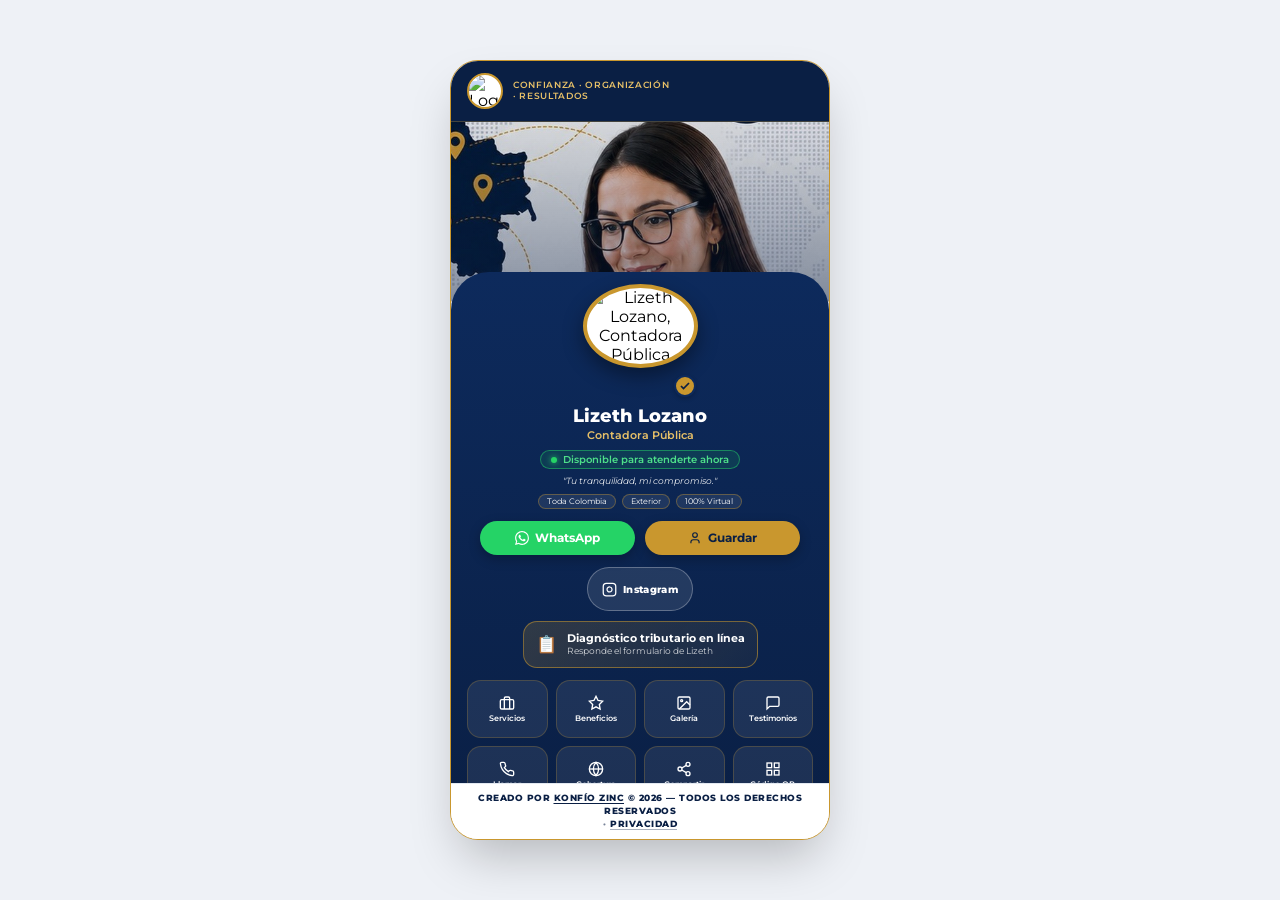
==== commit 02d7ded2: "feat(tarjeta): imagen Open Graph propia de 1200x630 para compartir en WhatsApp (KZ-QA-013)" ====
--- a/index.html
+++ b/index.html
@@ -12,12 +12,19 @@
     <meta property="og:title" content="Lizeth Lozano | Contadora Pública" />
     <meta property="og:description" content="Declaración de renta, planeación tributaria, RUT y certificados. Atención 100% virtual en toda Colombia." />
     <meta property="og:url" content="https://konfiozinc.github.io/lizeth_lozano/" />
-    <meta property="og:image" content="https://konfiozinc.github.io/lizeth_lozano/assets/img/perfil.jpg" />
+    <!-- KZ-QA-013 · imagen Open Graph propia de 1200×630 (antes se compartía la foto cuadrada de
+         perfil). Se compone con su foto y su paleta; lleva su nombre, su cargo y sus servicios. -->
+    <meta property="og:image" content="https://konfiozinc.github.io/lizeth_lozano/assets/img/og-lizeth.jpg" />
+    <meta property="og:image:type" content="image/jpeg" />
+    <meta property="og:image:width" content="1200" />
+    <meta property="og:image:height" content="630" />
+    <meta property="og:image:alt" content="Lizeth Lozano, contadora pública: declaración de renta, planeación tributaria, RUT y certificados" />
     <meta property="og:locale" content="es_CO" />
-    <meta name="twitter:card" content="summary" />
+    <meta name="twitter:card" content="summary_large_image" />
     <meta name="twitter:title" content="Lizeth Lozano | Contadora Pública" />
     <meta name="twitter:description" content="Declaración de renta, planeación tributaria, RUT y certificados. Atención 100% virtual." />
-    <meta name="twitter:image" content="https://konfiozinc.github.io/lizeth_lozano/assets/img/perfil.jpg" />
+    <meta name="twitter:image" content="https://konfiozinc.github.io/lizeth_lozano/assets/img/og-lizeth.jpg" />
+    <meta name="twitter:image:alt" content="Lizeth Lozano, contadora pública" />
 
     <link rel="manifest" href="manifest.json" />
     <link rel="icon" type="image/png" href="icons/favicon-64.png" />
@@ -114,19 +121,18 @@
                     </button>
                 </div>
 
-                <!-- Redes sociales y enlace oficial · KZ-QA-013
-                     Enlaces verificados el 2026-11-08 (responden 200): Instagram y Facebook de la clienta
-                     y su formulario de diagnóstico tributario. El enlace corto de Linktree que llegó NO
-                     se publica: redirige a la portada del acortador, no a la bio de la clienta. Se añadirá
-                     cuando llegue la URL directa del Linktree. -->
+                <!-- Redes sociales y enlace oficial · KZ-QA-013 / KZ-QA-014
+                     Instagram verificado el 2026-11-08 (responde 200 y la página es un perfil real).
+                     El Facebook «lizethlozano25» que llegó NO se publica: con un navegador de verdad
+                     devuelve HTTP 400 (página de error, sin nombre ni metadatos), así que no se puede
+                     confirmar que sea el perfil de la clienta; y con un bot devuelve una página
+                     genérica, que es justo lo que vio Darwin. Mejor sin botón que con uno que lleva
+                     al perfil equivocado. Se activará cuando llegue la URL exacta (o el id numérico).
+                     El enlace corto de Linktree tampoco se publica: redirige a la portada del acortador. -->
                 <div class="redes" aria-label="Redes sociales de Lizeth Lozano">
                     <a class="red" href="https://instagram.com/lizethlozanoc" target="_blank" rel="noopener noreferrer" aria-label="Perfil de Instagram de Lizeth Lozano (se abre en una pestaña nueva)">
                         <svg width="15" height="15" viewBox="0 0 24 24" fill="none" stroke="currentColor" stroke-width="2" aria-hidden="true"><rect x="2" y="2" width="20" height="20" rx="5" ry="5"/><path d="M16 11.37A4 4 0 1 1 12.63 8 4 4 0 0 1 16 11.37z"/><line x1="17.5" y1="6.5" x2="17.51" y2="6.5"/></svg>
                         <span>Instagram</span>
-                    </a>
-                    <a class="red" href="https://www.facebook.com/lizethlozano25" target="_blank" rel="noopener noreferrer" aria-label="Perfil de Facebook de Lizeth Lozano (se abre en una pestaña nueva)">
-                        <svg width="15" height="15" viewBox="0 0 24 24" fill="currentColor" aria-hidden="true"><path d="M22 12a10 10 0 1 0-11.56 9.88v-6.99H7.9V12h2.54V9.8c0-2.5 1.49-3.89 3.77-3.89 1.09 0 2.24.2 2.24.2v2.46h-1.26c-1.24 0-1.63.77-1.63 1.56V12h2.78l-.45 2.89h-2.33v6.99A10 10 0 0 0 22 12z"/></svg>
-                        <span>Facebook</span>
                     </a>
                 </div>
 
@@ -186,12 +192,14 @@
             </div>
         </div>
 
-        <!-- PIE DE MARCA KONFÍO ZINC FIJO Y VISIBLE -->
+        <!-- Pie de marca KONFÍO ZINC FIJO Y VISIBLE -->
         <!-- KZ-QA-012 · antes era un texto corrido: al no caber en una línea, «Privacidad» saltaba
              sola a una segunda línea desalineada. Ahora el texto y el enlace son piezas separadas
-             dentro de un flex que centra y que nunca parte «· Privacidad» por la mitad. -->
+             dentro de un flex que centra y que nunca parte «· Privacidad» por la mitad.
+             KZ-QA-014 · el crédito de la agencia pasa a ser un ENLACE a la tarjeta de KONFÍO ZINC
+             (estándar de la casa), subrayado para que se note que se puede pulsar. -->
         <div class="brand-footer">
-            <span class="brand-footer__texto">Creado por <strong>KONFÍO ZINC</strong> © <span id="anio">2025</span> — Todos los derechos reservados</span>
+            <span class="brand-footer__texto">Creado por <a class="brand-footer__marca" href="https://konfiozinc.github.io/card/" target="_blank" rel="noopener noreferrer">KONFÍO ZINC</a> © <span id="anio">2025</span> — Todos los derechos reservados</span>
             <span class="brand-footer__fin"><span class="brand-footer__sep" aria-hidden="true">·</span> <a class="brand-footer__link" href="privacidad.html">Privacidad</a></span>
         </div>
 
--- a/styles.css
+++ b/styles.css
@@ -1,4 +1,4 @@
-@import url('https://fonts.googleapis.com/css2?family=Montserrat:wght@400;500;600;700;800&display=swap');
+﻿@import url('https://fonts.googleapis.com/css2?family=Montserrat:wght@400;500;600;700;800&display=swap');
         
         :root {
             --navy: #0A1F44;
@@ -340,6 +340,19 @@
             line-height: 1.5;
         }
         .brand-footer strong { color: var(--navy); }
+        /* KZ-QA-014 · el crédito de la agencia es un enlace: se subraya para que se vea pulsable
+           sin romper el reparto del pie (hereda el tamaño y el color de la marca). */
+        .brand-footer__marca {
+            color: var(--navy);
+            white-space: nowrap;
+            font-weight: 800;
+            text-decoration: underline;
+            text-underline-offset: 2px;
+            text-decoration-thickness: 1px;
+        }
+        .brand-footer__marca:hover,
+        .brand-footer__marca:focus-visible { text-decoration-thickness: 2px; }
+        .brand-footer__marca:focus-visible { outline: 2px solid var(--gold); outline-offset: 2px; }
         .brand-footer__texto { white-space: normal; }
         .brand-footer__fin { white-space: nowrap; }
         .brand-footer__sep { opacity: 0.55; }
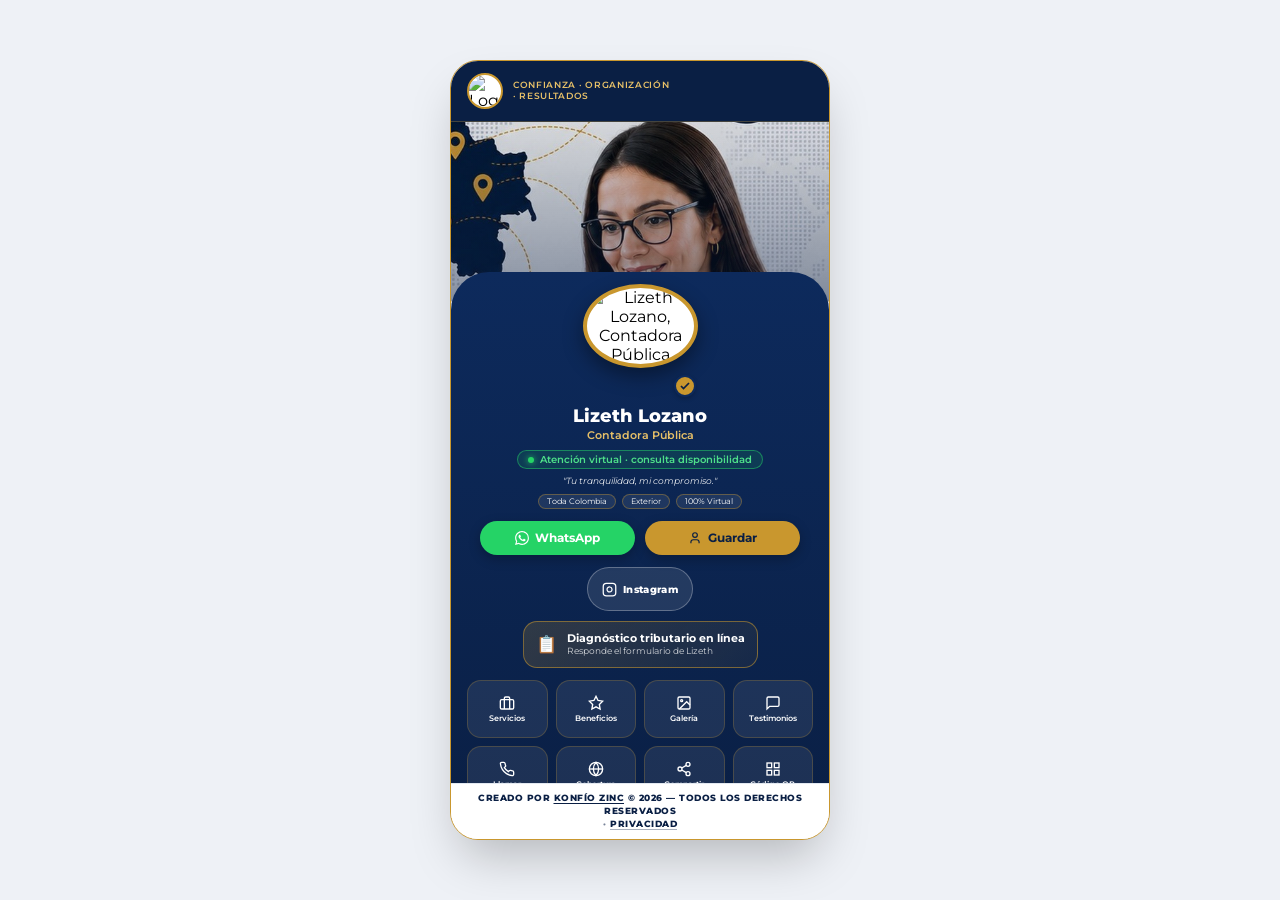
==== commit 86602f8e: "fix: limpiar metadatos y evitar promesas de disponibilidad y garantía" ====
--- a/index.html
+++ b/index.html
@@ -64,8 +64,7 @@
     <link rel="stylesheet" href="styles.css">
     <meta property="og:site_name" content="KONFÍO ZINC">
     <link rel="icon" type="image/svg+xml" href="favicon.svg">
-    <meta property="og:image:width" content="600">
-    <meta property="og:image:height" content="600">
+    
 </head>
 <body>
 
@@ -97,7 +96,7 @@
                 <p style="font-size: 10.5px; font-weight: 600; color: var(--gold-light); margin-top: 2px;">Contadora Pública</p>
 
                 <div class="online-badge">
-                    <span class="online-dot"></span>Disponible para atenderte ahora
+                    <span class="online-dot"></span>Atención virtual · consulta disponibilidad
                 </div>
 
                 <p style="font-size: 9px; color: rgba(255,255,255,0.9); margin-top: 6px; font-style: italic; max-width: 280px;">"Tu tranquilidad, mi compromiso."</p>
@@ -244,8 +243,8 @@
                         <p style="color: #4b5563; margin-top: 2px;">Trámites sin filas ni desplazamientos desde la comodidad de tu hogar u oficina.</p>
                     </div>
                     <div class="info-card">
-                        <strong style="color: var(--navy);">✔ Cero Sanciones</strong>
-                        <p style="color: #4b5563; margin-top: 2px;">Revisión rigurosa para garantizar el cumplimiento normativo al 100%.</p>
+                        <strong style="color: var(--navy);">✔ Prevención de sanciones</strong>
+                        <p style="color: #4b5563; margin-top: 2px;">Revisión rigurosa para ayudarte a cumplir tus obligaciones tributarias y reducir riesgos de sanciones.</p>
                     </div>
                     <div class="info-card">
                         <strong style="color: var(--navy);">✔ Transparencia Total</strong>
